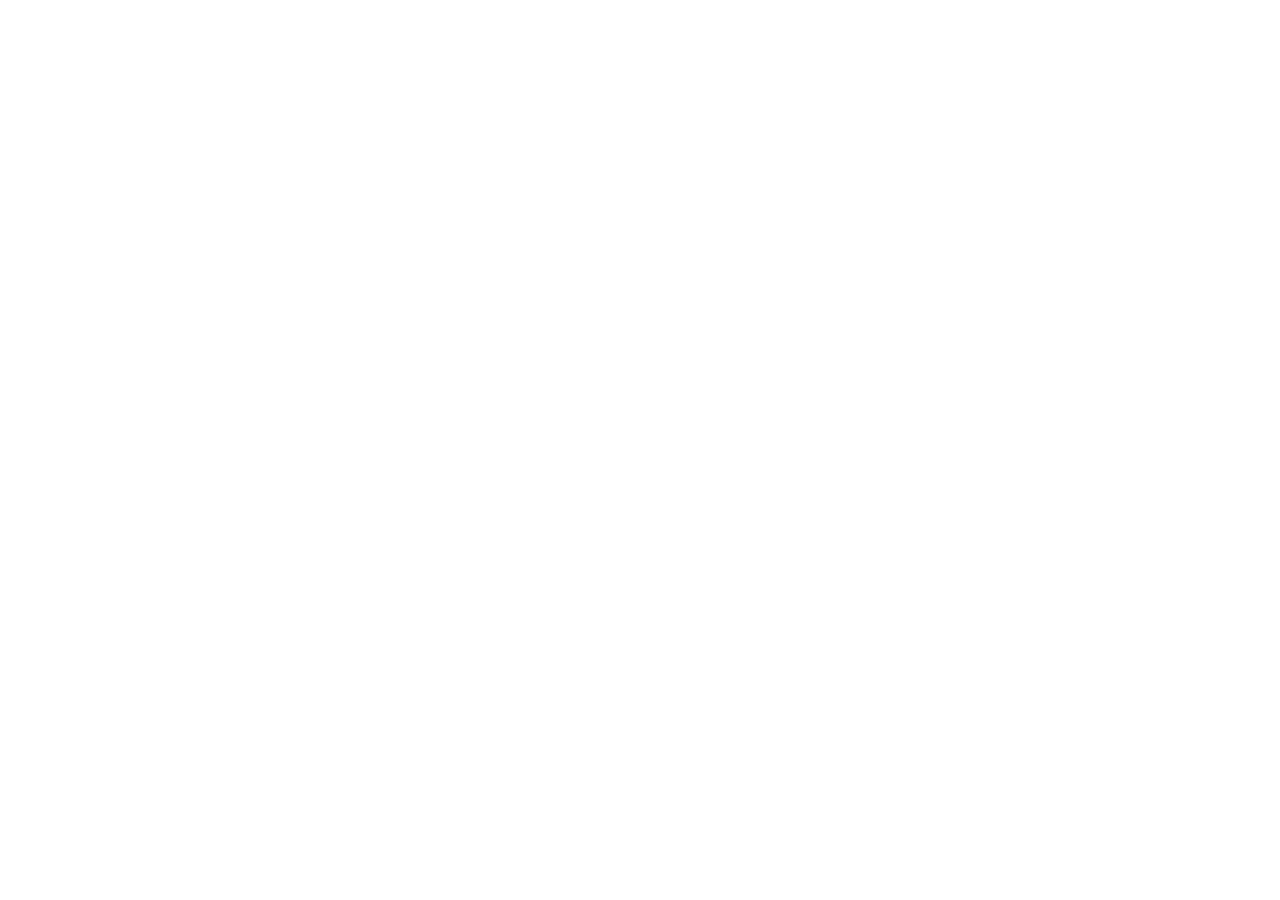
==== index.html @ 19f657a9 "estructura base" ====
<!DOCTYPE html>
<html lang="en">
<head>
    <meta charset="UTF-8">
    <meta name="viewport" content="width=device-width, initial-scale=1.0">
    <title>Planificador</title>
    <link src="stylesheet" href="style.css">
</head>
<body>
    
    <script src="script.js"></script>
</body>
</html>
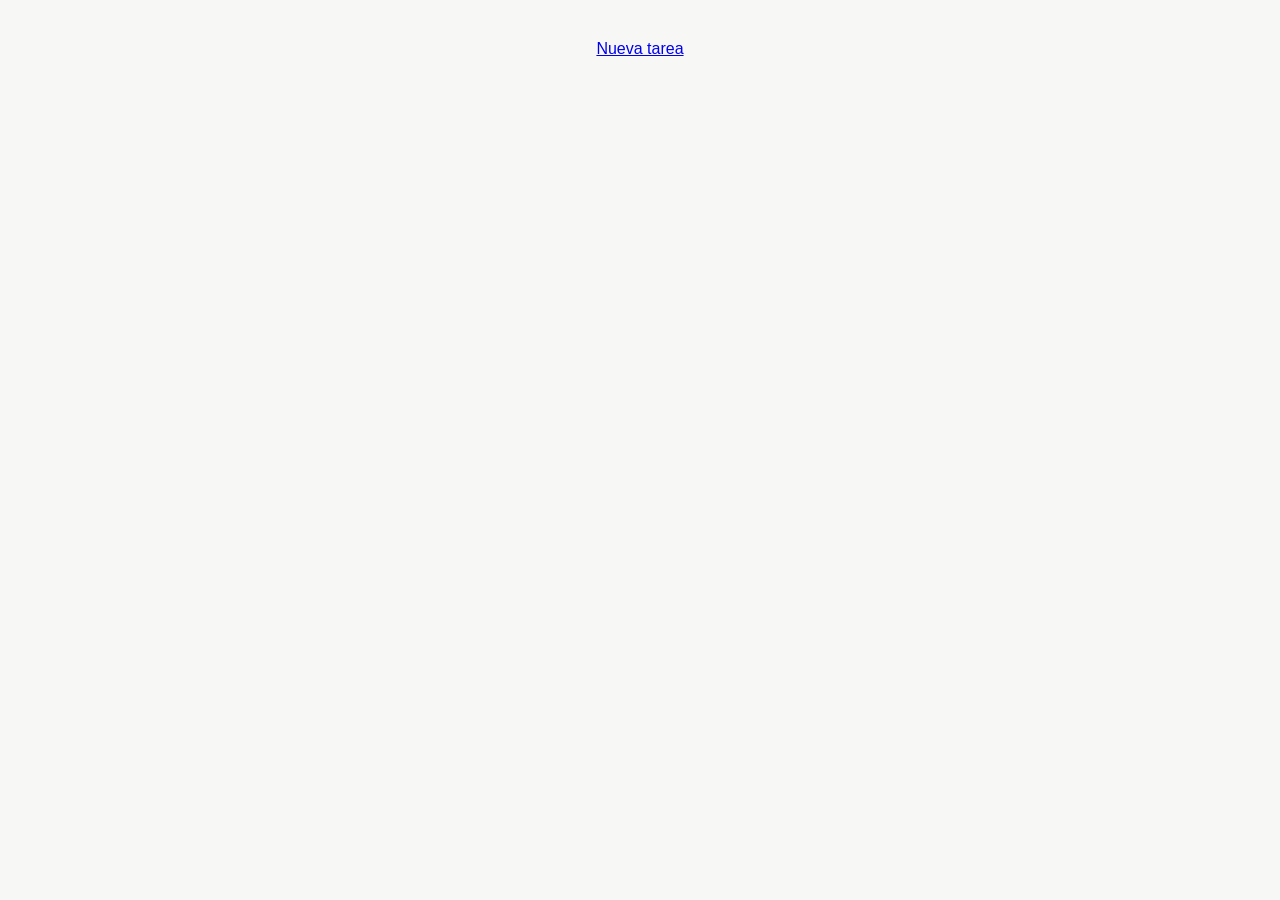
==== commit b6093b14: "se añade formulario para registro de tareas" ====
--- a/index.html
+++ b/index.html
@@ -4,9 +4,11 @@
     <meta charset="UTF-8">
     <meta name="viewport" content="width=device-width, initial-scale=1.0">
     <title>Planificador</title>
-    <link src="stylesheet" href="style.css">
+    <link rel="stylesheet" href="style.css">
 </head>
 <body>
+    <!-- Dentro de tu index.html -->
+    <a href="formulario.html">Nueva tarea</a>
     
     <script src="script.js"></script>
 </body>
--- a/style.css
+++ b/style.css
@@ -0,0 +1,191 @@
+/* Estilos generales y tipografía */
+* {
+  box-sizing: border-box;
+  margin: 0;
+  padding: 0;
+  font-family: -apple-system, BlinkMacSystemFont, "Segoe UI", Roboto, Helvetica, Arial, sans-serif;
+}
+
+body {
+  background-color: #f7f8f6;
+  color: #1a1a1a;
+  padding: 40px 20px;
+  display: flex;
+  justify-content: center;
+}
+
+.contenedor-principal {
+  width: 100%;
+  max-width: 680px;
+  }
+
+/* Encabezado principal */
+.contenedor-principal > h1 {
+  font-size: 26px;
+  font-weight: 700;
+  margin-bottom: 8px;
+  color: #111;
+}
+
+.contenedor-principal > p {
+  font-size: 14px;
+  color: #666;
+  margin-bottom: 24px;
+}
+
+.contenedor-principal a{
+  font-size: 14px;
+  color: #268621;
+  margin-bottom: 24px;
+}
+
+/* Tarjeta contenedora del formulario */
+.tarjeta {
+  background-color: #ffffff;
+  border: 1px solid #e1e4dc;
+  border-radius: 12px;
+  padding: 32px;
+  box-shadow: 0 4px 12px rgba(0, 0, 0, 0.03);
+}
+
+/* Cabecera de la tarjeta */
+.tarjeta-titulo {
+  border-bottom: 1px solid #eaeaea;
+  padding-bottom: 16px;
+  margin-bottom: 24px;
+}
+
+.tarjeta-titulo h3 {
+  font-size: 16px;
+  font-weight: 600;
+  color: #222;
+  margin-bottom: 4px;
+}
+
+.tarjeta-titulo p {
+  font-size: 12px;
+  color: #777;
+}
+
+/* Etiquetas y textos de ayuda comunes */
+label {
+  display: block;
+  font-size: 13px;
+  font-weight: 600;
+  color: #333;
+  margin-bottom: 6px;
+}
+
+small {
+  display: block;
+  font-size: 11px;
+  color: #777;
+  margin-top: 6px;
+  margin-bottom: 20px;
+}
+
+/* Campos de texto y selectores */
+input[type="text"],
+input[type="date"],
+select {
+  width: 100%;
+  padding: 11px 14px;
+  font-size: 14px;
+  border: 1px solid #d0d5dd;
+  border-radius: 8px;
+  background-color: #fff;
+  color: #333;
+  outline: none;
+  transition: border-color 0.2s, box-shadow 0.2s;
+}
+
+input[type="text"]:focus,
+input[type="date"]:focus,
+select:focus {
+  border-color: #4a6b5d;
+  box-shadow: 0 0 0 3px rgba(74, 107, 93, 0.12);
+}
+
+/* Sección de Nombre y Descripción */
+.tarjeta-nombre-descripcion input {
+  margin-bottom: 4px;
+}
+
+.tarjeta-nombre-descripcion small {
+  margin-bottom: 20px;
+}
+
+/* Sección de Asignado y Fecha de Entrega en 2 columnas */
+.tarjeta-asignado {
+  display: flex;
+  gap: 16px;
+  margin-bottom: 4px;
+}
+
+.asignado, 
+.fecha-de-entrega {
+  flex: 1;
+}
+
+/* Sección de Estado */
+.tarjeta-estado select {
+  margin-bottom: 4px;
+}
+
+/* Cabecera de la tarjeta */
+.tarjeta-boton {
+  border-top: 1px solid #eaeaea;
+  padding-top: 16px;
+  margin-top: 24px;
+
+    display: flex;
+    flex-direction: row;
+    gap: 180px;
+}
+
+.btnes {
+    display: flex;   
+    flex-direction: row;          
+    width: 40%;
+    height: 32px;
+   
+    justify-content: space-between; /* Separa un botón a la izquierda y otro a la derecha */
+    align-items: center;   
+}
+
+
+
+#btn-guardar{
+    width:120px ;
+    height: 100%;
+    border-radius: 7px ;
+    background-color: #268621;
+    color: white;
+    border: none;
+    font-size: 14px;
+}
+#btn-guardar:hover{
+    background-color: #24e21d;
+}
+
+#btn-guardar:active {
+    transform: scale(0.98);   /* Reduce ligeramente el tamaño */
+}
+
+#btn-cancelar{
+    width:70px ;
+    height: 100%;
+    border-radius: 7px ;
+    background-color: #6a6b69;
+    color: white;
+    border: none;
+    font-size: 14px;
+}
+
+#btn-cancelar:hover{
+    background-color: #979e96;
+}
+
+#btn-cancelar:active {
+    transform: scale(0.98);   /* Reduce ligeramente el tamaño */
+}
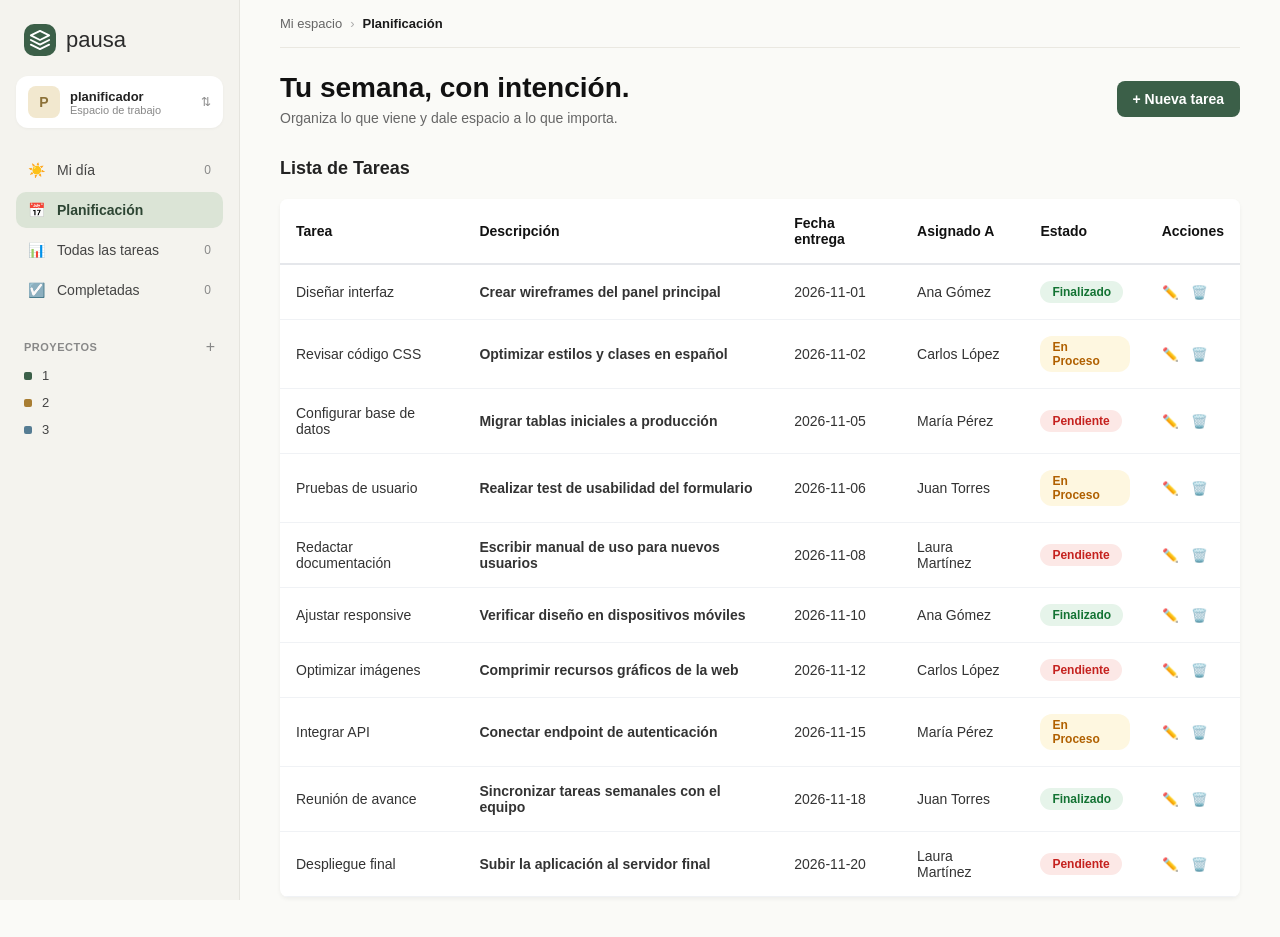
==== commit 18758122: "se modifican estilos, pendiente estilo de revision y estilos de mensaje de error de validacion de da" ====
--- a/index.html
+++ b/index.html
@@ -1,15 +1,125 @@
 <!DOCTYPE html>
-<html lang="en">
+<html lang="es">
 <head>
     <meta charset="UTF-8">
     <meta name="viewport" content="width=device-width, initial-scale=1.0">
     <title>Planificador</title>
-    <link rel="stylesheet" href="style.css">
+    <link rel="stylesheet" href="/css/navbar-lateral.css">
+    <link rel="stylesheet" href="/css/navbar-superior.css">
+    <link rel="stylesheet" href="/css/index.css">
+
 </head>
 <body>
-    <!-- Dentro de tu index.html -->
-    <a href="formulario.html">Nueva tarea</a>
-    
-    <script src="script.js"></script>
+
+    <!-- 1. Menú Lateral (Sidebar) -->
+    <div id="contenedor-navbar"></div>
+
+    <!-- Panel Central -->
+    <main class="contenedor-principal">
+        <!-- 2. Barra de Navegación Superior -->
+        <div id="contenedor-top-navbar"></div>
+
+        <section class="seccion-cabecera">
+            <div class="titulos-cabecera">
+                <h1 class="titulo-principal">Tu semana, con intención.</h1>
+                <p class="subtitulo-principal">Organiza lo que viene y dale espacio a lo que importa.</p>
+            </div>
+            <!-- Botón cambiado a elemento <button> para manejar el evento con JS -->
+            <button id="btn-nueva-tarea" class="btn-nueva-tarea">+ Nueva tarea</button>
+        </section>
+
+        <h3 class="titulo-seccion-tareas">Lista de Tareas</h3>
+        
+          <div class="contenedor-tabla-tareas">
+            <table class="tabla-tareas">
+                <thead>
+                    <tr>
+                        <th>Tarea</th>
+                        <th>Descripción</th>
+                        <th>Fecha entrega</th>
+                        <th>Asignado A</th>
+                        <th>Estado</th>
+                        <th>Acciones</th> 
+                    </tr>
+                </thead>
+                <tbody id="contenedor-lista-tareas">
+                    <!-- Las tareas se insertarán aquí dinámicamente mediante JS -->
+                </tbody>
+            </table>
+        </div>
+
+    </main>
+
+    <!-- VENTANA EMERGENTE (MODAL) DEL FORMULARIO -->
+    <div id="contenedor-formulario-modal">
+        <div class="modal-contenido">
+          
+            
+            <form id="formulario-tarea"> 
+                <div class="tarjeta"> 
+                    <div class="tarjeta-titulo">
+                        <h3>Nueva Tarea</h3>
+                        <p>Todos los campos son obligatorios. Los encontrarás marcados con *.</p>
+                    </div>
+                    
+                    <div class="tarjeta-nombre-descripcion">
+                        <div class="nombre">
+                            <label for="tarea">Nombre *</label>
+                            <input type="text" name="tarea" id="tarea" placeholder="Ej. Comparar dimensiones del documento" required>
+                            
+                        </div>
+
+                        <div class="descripcion">
+                            <label for="descripcion">Descripcion *</label>
+                            <input type="text" name="descripcion" id="descripcion" placeholder="Describe que necesitas hacer y el resultado esperado..." required>
+                            
+                        </div>
+                    </div>
+
+                    <div class="tarjeta-asignado">
+                       <div class="asignado">
+                            <label for="asignadoA">Asignado a: *</label>
+                            <input type="text" name="asignadoA" id="asignadoA" required>
+                            
+                        </div>
+                        <div class="fecha-de-entrega">
+                            <label for="fechaEntrega">Fecha de Entrega *</label>
+                            <input type="date" id="fechaEntrega" required />
+                           
+                        </div>
+                    </div>
+                    
+                    <div class="tarjeta-estado">
+                        <label for="estado">Estado *</label>
+                        <select id="estado" required>
+                            <option value="" disabled selected>Selecciona estado</option>
+                            <option value="pendiente">Pendiente</option>
+                            <option value="en proceso">En proceso</option>
+                            <option value="en proceso">Revisión</option>
+                            <option value="finalizado">Finalizado</option>
+                        </select>
+                      
+                    </div>
+                
+                    <div class="tarjeta-boton">
+                        <div class="texto">
+                            <small>La tarea se añadirá a tu planificación al guardar.</small>
+                        </div>
+                        <div class="btnes">
+                            <button type="button" id="btn-cancelar">Cancelar</button>
+                            <button type="submit" id="btn-guardar">Guardar tarea</button>
+                        </div>
+                    </div>
+                </div>
+            </form>
+        </div>
+    </div>
+
+    <!-- Scripts de carga de componentes y renderizado -->
+    <script src="/js/tarjetas-ejemplo.js"></script>
+    <script src="/js/cargar-lateral-navbar.js"></script>
+    <script src="/js/cargar-top-navbar.js"></script>
+    <script src="/js/formulario.js"></script>
+    <script src="/js/index.js"></script> 
 </body>
 </html>
--- a/css/navbar-lateral.css
+++ b/css/navbar-lateral.css
@@ -0,0 +1,193 @@
+/* ==========================================
+    BARRA DE NAVEGACIÓN LATERAL (SIDEBAR)
+   ========================================== */
+
+.barra-navegacion-lateral {
+    width: 240px;
+    min-width: 240px;
+    height: 100vh;
+    background-color: #f4f3ee;
+    border-right: 1px solid #e5e4de;
+    padding: 24px 16px;
+    box-sizing: border-box;
+    display: flex;
+    flex-direction: column;
+    position: fixed;
+    left: 0;
+    top: 0;
+}
+
+.nav-logo {
+    display: flex;
+    align-items: center;
+    gap: 10px;
+    margin-bottom: 20px;
+    padding-left: 8px;
+}
+
+.icono-logo {
+    background-color: #3b5f48;
+    color: white;
+    width: 32px;
+    height: 32px;
+    border-radius: 10px;
+    display: flex;
+    align-items: center;
+    justify-content: center;
+}
+
+.nav-logo h2 {
+    font-size: 22px;
+    font-weight: 500;
+    color: #2b2b2b;
+    margin: 0;
+}
+
+.tarjeta-espacio {
+    background-color: #ffffff;
+    border-radius: 12px;
+    padding: 10px 12px;
+    display: flex;
+    align-items: center;
+    gap: 10px;
+    margin-bottom: 24px;
+    box-shadow: 0 1px 3px rgba(0, 0, 0, 0.04);
+}
+
+.avatar-espacio {
+    width: 32px;
+    height: 32px;
+    background-color: #f2e8cf;
+    color: #8c7138;
+    font-weight: bold;
+    border-radius: 8px;
+    display: flex;
+    align-items: center;
+    justify-content: center;
+    font-size: 14px;
+}
+
+.info-espacio {
+    display: flex;
+    flex-direction: column;
+    flex: 1;
+}
+
+.titulo-espacio {
+    font-size: 13px;
+    font-weight: 600;
+    color: #222;
+}
+
+.subtitulo-espacio {
+    font-size: 11px;
+    color: #888;
+}
+
+.flechas-selector {
+    color: #888;
+    font-size: 12px;
+}
+
+.lista-menu {
+    list-style: none;
+    padding: 0;
+    margin: 0 0 30px 0;
+    display: flex;
+    flex-direction: column;
+    gap: 4px;
+}
+
+.item-menu {
+    display: flex;
+    align-items: center;
+    gap: 12px;
+    padding: 10px 12px;
+    text-decoration: none;
+    color: #444;
+    font-size: 14px;
+    border-radius: 10px;
+    transition: background 0.2s, color 0.2s;
+}
+
+/* Efecto Hover (Al pasar el cursor) */
+.item-menu:hover {
+    background-color: #eae8df;
+    color: #2d4533;
+}
+
+/* ESTADO ACTIVO: Forzado para garantizar que tome el color al hacer clic o estar en la página */
+.item-menu.activo,
+.lista-menu li.activo .item-menu {
+    background-color: #dbe4d6 !important;
+    color: #2d4533 !important;
+    font-weight: 600;
+}
+
+.item-menu.activo .contador,
+.item-menu:hover .contador,
+.lista-menu li.activo .item-menu .contador {
+    color: #2d4533;
+}
+
+.texto-item {
+    flex: 1;
+}
+
+.contador {
+    font-size: 12px;
+    color: #888;
+}
+
+.seccion-proyectos {
+    display: flex;
+    flex-direction: column;
+}
+
+.encabezado-proyectos {
+    display: flex;
+    justify-content: space-between;
+    align-items: center;
+    padding: 0 8px;
+    font-size: 11px;
+    font-weight: 700;
+    color: #888;
+    letter-spacing: 0.5px;
+    margin-bottom: 12px;
+}
+
+.btn-mas {
+    border: none;
+    background: transparent;
+    font-size: 16px;
+    color: #888;
+    cursor: pointer;
+}
+
+.lista-proyectos {
+    list-style: none;
+    padding: 0;
+    margin: 0;
+    display: flex;
+    flex-direction: column;
+    gap: 12px;
+}
+
+.lista-proyectos li {
+    display: flex;
+    align-items: center;
+    gap: 10px;
+    font-size: 13px;
+    color: #444;
+    padding-left: 8px;
+}
+
+.punto {
+    width: 8px;
+    height: 8px;
+    border-radius: 2px;
+}
+
+.punto.verde { background-color: #3b5f48; }
+.punto.dorado { background-color: #a87d32; }
+.punto.azul { background-color: #557c93; }
--- a/css/navbar-superior.css
+++ b/css/navbar-superior.css
@@ -0,0 +1,63 @@
+/* ==========================================
+    BARRA DE NAVEGACIÓN SUPERIOR
+   ========================================== */
+#contenedor-barra-superior {
+  margin: 0;
+  padding: 0;
+  width: 100%;
+}
+
+.barra-superior {
+  display: flex;
+  justify-content: space-between;
+  align-items: center;
+  padding-top: 16px;
+  padding-bottom: 16px;
+  margin-top: 0;
+  margin-bottom: 24px;
+  border-bottom: 1px solid #eae8e1;
+  font-size: 13px;
+  color: #666;
+  width: 100%;
+}
+
+.miga-de-pan {
+  display: flex;
+  align-items: center;
+  gap: 8px;
+  font-weight: 500;
+}
+
+.miga-de-pan .separador {
+  color: #aaa;
+}
+
+.miga-de-pan .pagina-actual {
+  color: #1a1a1a;
+  font-weight: 600;
+  text-decoration: none; /* Opcional: elimina el subrayado por defecto del enlace */
+}
+
+.acciones-superiores {
+  display: flex;
+  align-items: center;
+  gap: 16px;
+}
+
+.btn-icono {
+  background: transparent;
+  border: none;
+  cursor: pointer;
+  font-size: 16px;
+  color: #555;
+}
+
+.estado-guardado {
+  display: flex;
+  align-items: center;
+  gap: 6px;
+  color: #777;
+  font-size: 12px;
+  border-left: 1px solid #e1e0d8;
+  padding-left: 16px;
+}
--- a/css/index.css
+++ b/css/index.css
@@ -0,0 +1,325 @@
+/* ==========================================
+     ESTILOS GENERALES Y RESETEO (RESETS)
+   ========================================== */
+* {
+  box-sizing: border-box;
+  margin: 0;
+  padding: 0;
+  font-family: -apple-system, BlinkMacSystemFont, "Segoe UI", Roboto, Helvetica, Arial, sans-serif;
+}
+
+body {
+  background-color: #fafaf7;
+  color: #1a1a1a;
+  margin: 0;
+  padding: 0;
+  display: flex;
+  justify-content: flex-start;
+}
+
+/* ==========================================
+    ESTRUCTURA Y PANEL CENTRAL
+   ========================================== */
+.contenedor-principal {
+  width: 100%;
+  margin-left: 240px;
+  flex: 1;
+  padding: 0 40px 40px 40px;
+  box-sizing: border-box;
+}
+
+/* Sección Cabecera del Index */
+.seccion-cabecera {
+  display: flex;
+  justify-content: space-between;
+  align-items: center;
+  width: 100%;
+  margin-bottom: 24px;
+}
+
+.titulos-cabecera {
+  display: flex;
+  flex-direction: column;
+}
+
+.titulo-principal {
+  font-size: 28px;
+  font-weight: 700;
+  color: #111;
+  margin-bottom: 6px;
+}
+
+.subtitulo-principal {
+  color: #666;
+  font-size: 14px;
+  margin: 0;
+}
+
+.btn-nueva-tarea {
+  background-color: #3b5f48;
+  color: white;
+  padding: 10px 16px;
+  border-radius: 8px;
+  text-decoration: none;
+  font-weight: 600;
+  font-size: 14px;
+  white-space: nowrap;
+  transition: background-color 0.2s;
+  border: none;
+  cursor: pointer;
+}
+
+.btn-nueva-tarea:hover {
+  background-color: #2f4c3a;
+}
+
+.titulo-seccion-tareas {
+  margin: 32px 0 16px 0;
+  font-size: 18px;
+  color: #222;
+}
+
+/* ==========================================
+    FORMULARIO Y CAMPOS DE ENTRADA
+   ========================================== */
+.tarjeta {
+  background-color: #ffffff;
+  border: 1px solid #e1e4dc;
+  border-radius: 12px;
+  padding: 32px;
+  box-shadow: 0 4px 12px rgba(0, 0, 0, 0.03);
+  max-width: 700px;
+  width: 100%;
+}
+
+.tarjeta-titulo {
+  border-bottom: 1px solid #eaeaea;
+  padding-bottom: 16px;
+  margin-bottom: 24px;
+}
+
+.tarjeta-titulo h3 {
+  font-size: 16px;
+  font-weight: 600;
+  color: #222;
+  margin-bottom: 4px;
+}
+
+.tarjeta-titulo p {
+  font-size: 12px;
+  color: #777;
+}
+
+label {
+  display: block;
+  font-size: 13px;
+  font-weight: 600;
+  color: #333;
+  margin-bottom: 6px;
+}
+
+small {
+  display: block;
+  font-size: 11px;
+  color: #777;
+  margin-top: 6px;
+  margin-bottom: 20px;
+}
+
+input[type="text"],
+input[type="date"],
+select {
+  width: 100%;
+  padding: 11px 14px;
+  font-size: 14px;
+  border: 1px solid #d0d5dd;
+  border-radius: 8px;
+  background-color: #fff;
+  color: #333;
+  outline: none;
+  transition: border-color 0.2s, box-shadow 0.2s;
+}
+
+input[type="text"]:focus,
+input[type="date"]:focus,
+select:focus {
+  border-color: #4a6b5d;
+  box-shadow: 0 0 0 3px rgba(74, 107, 93, 0.12);
+}
+
+.nombre, 
+.descripcion {
+  margin-bottom: 4px;
+}
+
+.tarjeta-asignado {
+  display: flex;
+  gap: 16px;
+  margin-bottom: 4px;
+}
+
+.asignado, 
+.fecha-de-entrega {
+  flex: 1;
+}
+
+.tarjeta-estado {
+  margin-bottom: 4px;
+}
+
+.tarjeta-boton {
+  border-top: 1px solid #eaeaea;
+  padding-top: 16px;
+  margin-top: 24px;
+  display: flex;
+  flex-direction: row;
+  justify-content: space-between;
+  align-items: center;
+}
+
+.tarjeta-boton .texto small {
+  margin: 0;
+}
+
+.btnes {
+  display: flex;
+  flex-direction: row;
+  gap: 12px;
+  align-items: center;
+}
+
+#btn-guardar {
+  min-width: 120px;
+  height: 38px;
+  padding: 0 16px;
+  border-radius: 8px;
+  background-color: #3b5f48;
+  color: white;
+  border: none;
+  font-size: 14px;
+  font-weight: 600;
+  cursor: pointer;
+  transition: background-color 0.2s;
+}
+
+#btn-guardar:hover {
+  background-color: #2f4c3a;
+}
+
+#btn-cancelar {
+  min-width: 90px;
+  height: 38px;
+  padding: 0 16px;
+  border-radius: 8px;
+  background-color: #f4f3ee;
+  color: #444;
+  border: 1px solid #d0d5dd;
+  font-size: 14px;
+  font-weight: 500;
+  cursor: pointer;
+  transition: background-color 0.2s;
+}
+
+#btn-cancelar:hover {
+  background-color: #e5e4de;
+}
+
+/* ==========================================
+    ESTILOS PARA LA TABLA DE TAREAS Y ESTADOS
+   ========================================== */
+.contenedor-tabla-tareas {
+    width: 100%;
+    overflow-x: auto;
+    background-color: #ffffff;
+    border-radius: 8px;
+    box-shadow: 0 2px 4px rgba(0, 0, 0, 0.05);
+    margin-top: 20px;
+}
+
+.tabla-tareas {
+    width: 100%;
+    border-collapse: collapse;
+    text-align: left;
+    font-family: inherit;
+}
+
+.tabla-tareas th {
+    padding: 16px;
+    font-size: 14px;
+    font-weight: bold;
+    color: #111;
+    border-bottom: 2px solid #e5e7eb;
+    background-color: #ffffff;
+}
+
+.tabla-tareas td {
+    padding: 16px;
+    font-size: 14px;
+    color: #333;
+    border-bottom: 1px solid #f0f2f5;
+    vertical-align: middle;
+}
+
+.tabla-tareas tbody tr:hover {
+    background-color: #fafbfc;
+}
+
+/* --- COLORES DE ESTADOS --- */
+.badge-estado {
+    display: inline-block;
+    padding: 4px 12px;
+    font-size: 12px;
+    font-weight: 600;
+    border-radius: 12px;
+    text-transform: capitalize;
+}
+
+/* Finalizado (Verde) */
+.badge-estado.finalizado {
+    background-color: #e6f4ea;
+    color: #137333;
+}
+
+/* En proceso (Amarillo) */
+.badge-estado.en-proceso {
+    background-color: #fef7e0;
+    color: #b06000;
+}
+
+/* En proceso (Azul) */
+.badge-estado.revision {
+    background-color: #fef7e0;
+    color: #3894ac;
+}
+
+/* Pendiente (Naranja) */
+.badge-estado.pendiente {
+    background-color: #fce8e6;
+    color: #c5221f;
+}
+
+/* Modal */
+#contenedor-formulario-modal {
+    display: none;
+    position: fixed;
+    top: 0;
+    left: 0;
+    width: 100%;
+    height: 100%;
+    background-color: rgba(0, 0, 0, 0.5);
+    z-index: 1000;
+    justify-content: center;
+    align-items: center;
+}
+
+.modal-contenido {
+    background-color: #ffffff;
+    padding: 30px;
+    border-radius: 12px;
+    width: 90%;
+    max-width: 600px;
+    max-height: 90vh;
+    overflow-y: auto;
+    box-shadow: 0px 8px 24px rgba(0, 0, 0, 0.2);
+    position: relative;
+}
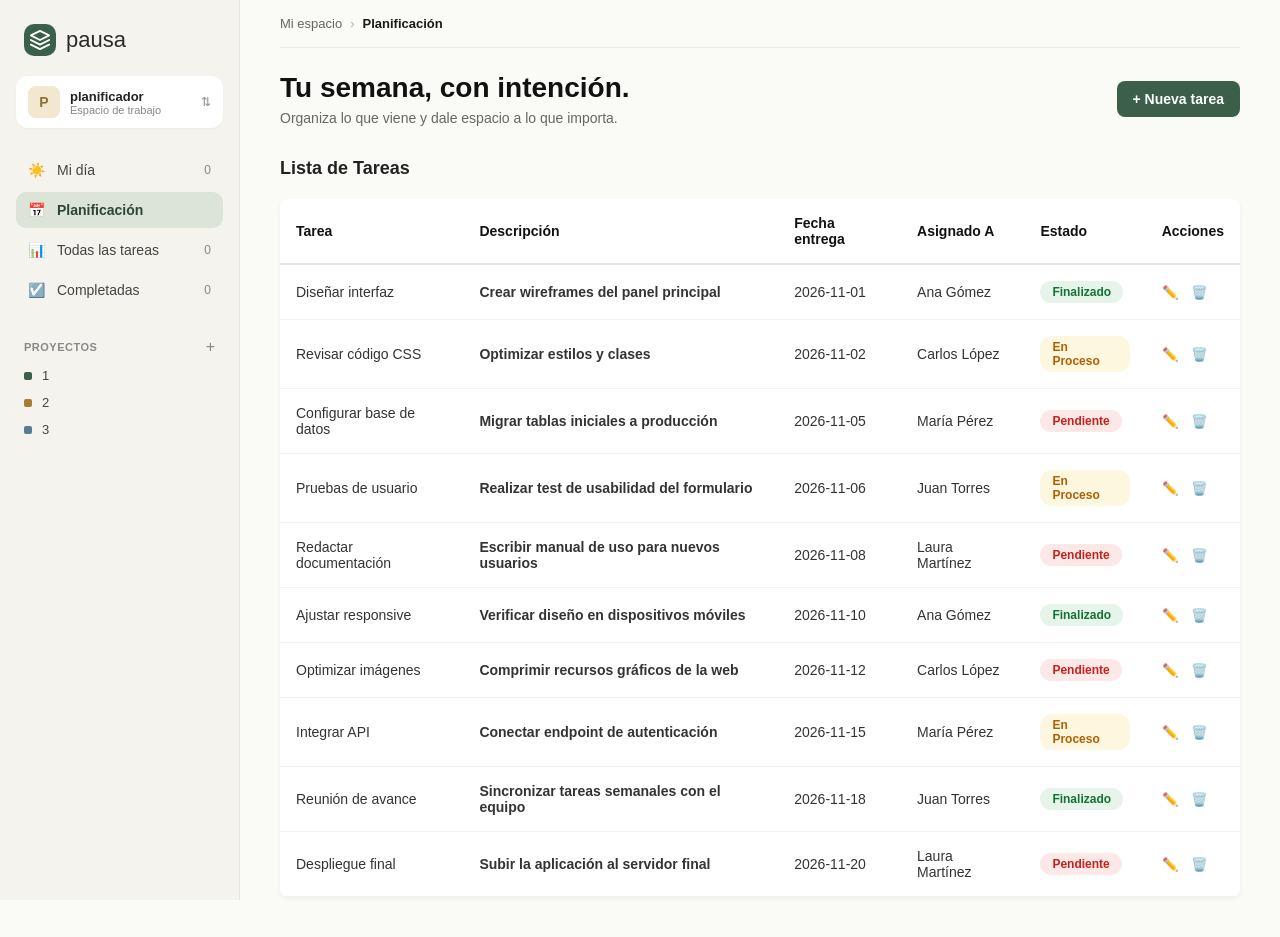
==== commit 481db45b: "se corrigen estilos" ====
--- a/index.html
+++ b/index.html
@@ -43,7 +43,7 @@
                     </tr>
                 </thead>
                 <tbody id="contenedor-lista-tareas">
-                    <!-- Las tareas se insertarán aquí dinámicamente mediante JS -->
+                    <!-- Aqui se muestran las tarjetas -->
                 </tbody>
             </table>
         </div>
@@ -95,7 +95,7 @@
                             <option value="" disabled selected>Selecciona estado</option>
                             <option value="pendiente">Pendiente</option>
                             <option value="en proceso">En proceso</option>
-                            <option value="en proceso">Revisión</option>
+                            <option value="revision">Revisión</option>
                             <option value="finalizado">Finalizado</option>
                         </select>
                       
--- a/css/index.css
+++ b/css/index.css
@@ -224,6 +224,12 @@
   background-color: #e5e4de;
 }
 
+
+.mensaje-error{
+  color: red;
+}
+
+
 /* ==========================================
     ESTILOS PARA LA TABLA DE TAREAS Y ESTADOS
    ========================================== */
@@ -286,10 +292,10 @@
     color: #b06000;
 }
 
-/* En proceso (Azul) */
+/* Revisione (Azul) */
 .badge-estado.revision {
-    background-color: #fef7e0;
-    color: #3894ac;
+    background-color: #e0f2fe; /* Este es el color azul claro */
+    color: #0369a1;            /* Este es el color del texto */
 }
 
 /* Pendiente (Naranja) */
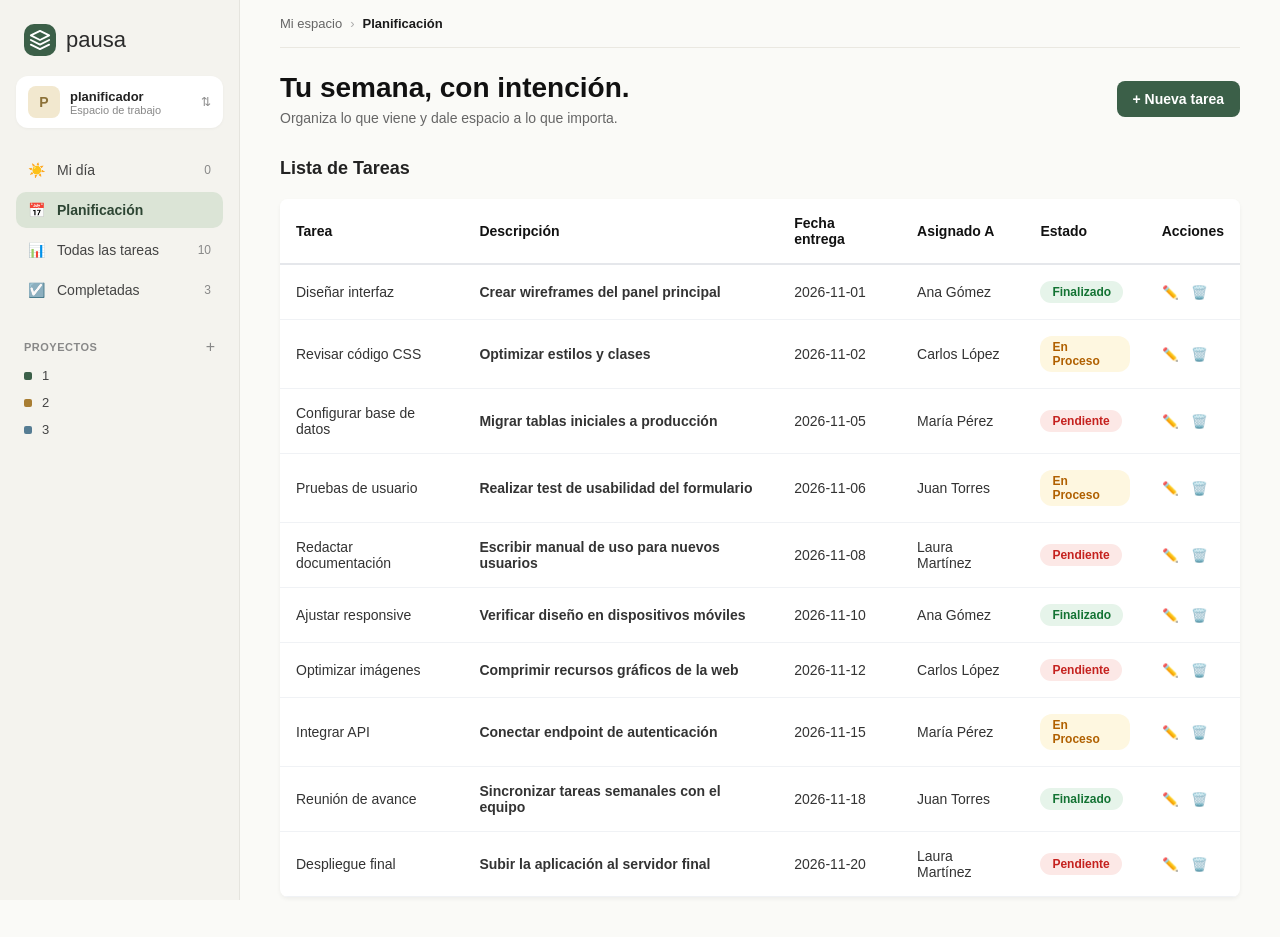
==== commit 894ebccd: "se añade pomodoro, contador de tareas, y mi dia" ====
--- a/index.html
+++ b/index.html
@@ -7,7 +7,7 @@
     <link rel="stylesheet" href="/css/navbar-lateral.css">
     <link rel="stylesheet" href="/css/navbar-superior.css">
     <link rel="stylesheet" href="/css/index.css">
-
+    <link rel="icon" href="data:,">
 </head>
 <body>
 
--- a/css/navbar-lateral.css
+++ b/css/navbar-lateral.css
@@ -89,7 +89,7 @@
     font-size: 12px;
 }
 
-.lista-menu {
+.lista-menu-estatico {
     list-style: none;
     padding: 0;
     margin: 0 0 30px 0;
@@ -98,7 +98,7 @@
     gap: 4px;
 }
 
-.item-menu {
+.item-menu-estatico {
     display: flex;
     align-items: center;
     gap: 12px;
@@ -110,6 +110,27 @@
     transition: background 0.2s, color 0.2s;
 }
 
+.lista-menu {
+    list-style: none;
+    padding: 0;
+    margin: 0 0 30px 0;
+    display: flex;
+    flex-direction: column;
+    gap: 4px;
+}
+
+.item-menu {
+    display: flex;
+    align-items: center;
+    gap: 12px;
+    padding: 10px 12px;
+    text-decoration: none;
+    color: #444;
+    font-size: 14px;
+    border-radius: 10px;
+    transition: background 0.2s, color 0.2s;
+}
+
 /* Efecto Hover (Al pasar el cursor) */
 .item-menu:hover {
     background-color: #eae8df;
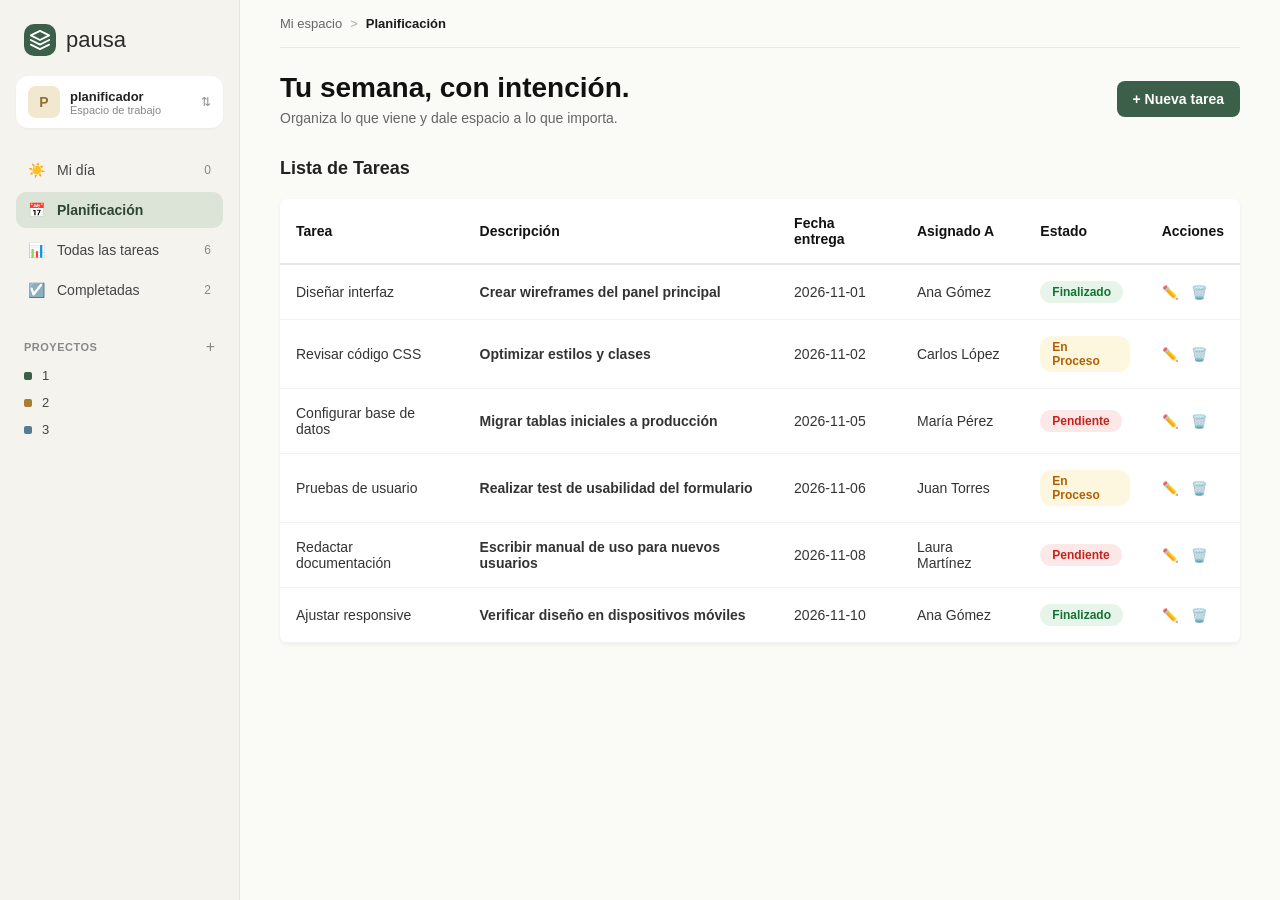
==== commit c02d77c9: "se añade funcionalidad de agregar tareas de forma manual en metas diarias" ====
--- a/index.html
+++ b/index.html
@@ -4,9 +4,9 @@
     <meta charset="UTF-8">
     <meta name="viewport" content="width=device-width, initial-scale=1.0">
     <title>Planificador</title>
-    <link rel="stylesheet" href="/css/navbar-lateral.css">
-    <link rel="stylesheet" href="/css/navbar-superior.css">
-    <link rel="stylesheet" href="/css/index.css">
+    <link rel="stylesheet" href="css/navbar-lateral.css">
+    <link rel="stylesheet" href="css/navbar-superior.css">
+    <link rel="stylesheet" href="css/index.css">
     <link rel="icon" href="data:,">
 </head>
 <body>
@@ -116,10 +116,10 @@
     </div>
 
     <!-- Scripts de carga de componentes y renderizado -->
-    <script src="/js/tarjetas-ejemplo.js"></script>
-    <script src="/js/cargar-lateral-navbar.js"></script>
-    <script src="/js/cargar-top-navbar.js"></script>
-    <script src="/js/formulario.js"></script>
-    <script src="/js/index.js"></script> 
+    <script src="js/tarjetas-ejemplo.js"></script>
+    <script src="js/cargar-lateral-navbar.js"></script>
+    <script src="js/cargar-top-navbar.js"></script>
+    <script src="js/formulario.js"></script>
+    <script src="js/index.js"></script> 
 </body>
 </html>
--- a/css/navbar-lateral.css
+++ b/css/navbar-lateral.css
@@ -1,6 +1,3 @@
-/* ==========================================
-    BARRA DE NAVEGACIÓN LATERAL (SIDEBAR)
-   ========================================== */
 
 .barra-navegacion-lateral {
     width: 240px;
@@ -131,13 +128,13 @@
     transition: background 0.2s, color 0.2s;
 }
 
-/* Efecto Hover (Al pasar el cursor) */
+
 .item-menu:hover {
     background-color: #eae8df;
     color: #2d4533;
 }
 
-/* ESTADO ACTIVO: Forzado para garantizar que tome el color al hacer clic o estar en la página */
+
 .item-menu.activo,
 .lista-menu li.activo .item-menu {
     background-color: #dbe4d6 !important;
--- a/css/navbar-superior.css
+++ b/css/navbar-superior.css
@@ -1,6 +1,4 @@
-/* ==========================================
-    BARRA DE NAVEGACIÓN SUPERIOR
-   ========================================== */
+
 #contenedor-barra-superior {
   margin: 0;
   padding: 0;
@@ -35,7 +33,7 @@
 .miga-de-pan .pagina-actual {
   color: #1a1a1a;
   font-weight: 600;
-  text-decoration: none; /* Opcional: elimina el subrayado por defecto del enlace */
+  text-decoration: none; 
 }
 
 .acciones-superiores {
--- a/css/index.css
+++ b/css/index.css
@@ -1,6 +1,4 @@
-/* ==========================================
-     ESTILOS GENERALES Y RESETEO (RESETS)
-   ========================================== */
+
 * {
   box-sizing: border-box;
   margin: 0;
@@ -17,9 +15,7 @@
   justify-content: flex-start;
 }
 
-/* ==========================================
-    ESTRUCTURA Y PANEL CENTRAL
-   ========================================== */
+
 .contenedor-principal {
   width: 100%;
   margin-left: 240px;
@@ -79,9 +75,7 @@
   color: #222;
 }
 
-/* ==========================================
-    FORMULARIO Y CAMPOS DE ENTRADA
-   ========================================== */
+
 .tarjeta {
   background-color: #ffffff;
   border: 1px solid #e1e4dc;
@@ -294,8 +288,8 @@
 
 /* Revisione (Azul) */
 .badge-estado.revision {
-    background-color: #e0f2fe; /* Este es el color azul claro */
-    color: #0369a1;            /* Este es el color del texto */
+    background-color: #e0f2fe; 
+    color: #0369a1;            
 }
 
 /* Pendiente (Naranja) */
